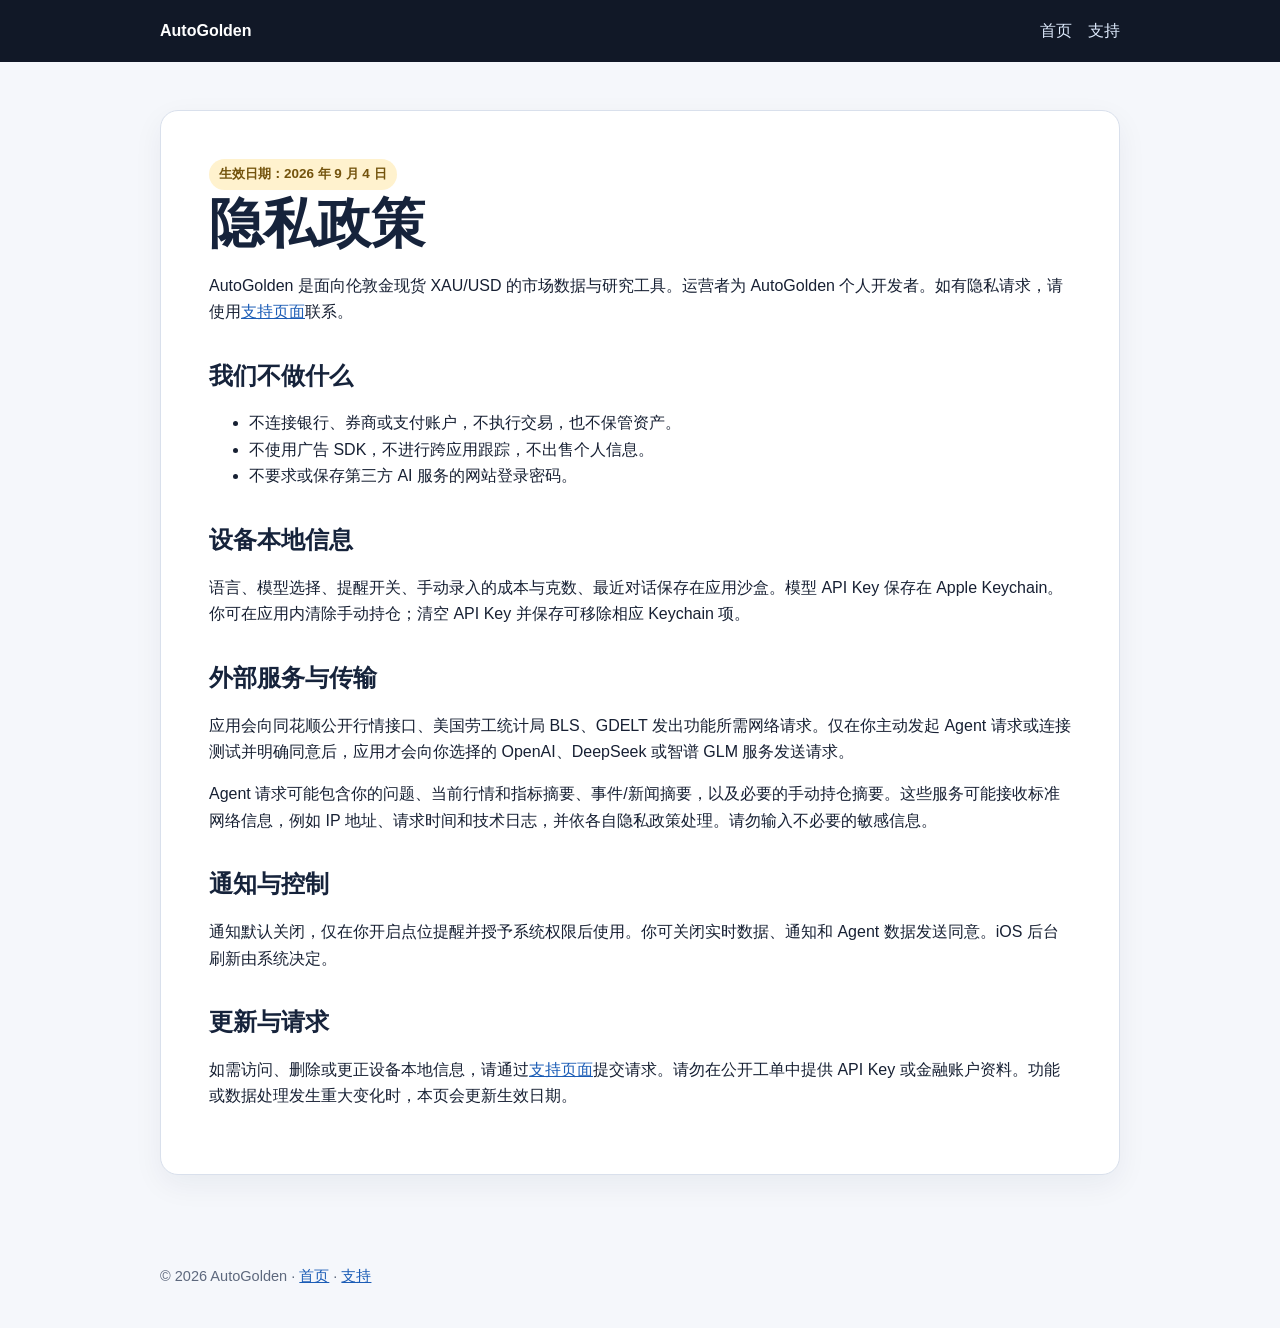
==== privacy.html @ f44ec57a "docs: publish iOS release center" ====
<!doctype html><html lang="zh-CN"><head><meta charset="utf-8"><meta name="viewport" content="width=device-width,initial-scale=1"><title>隐私政策 · AutoGolden</title><link rel="stylesheet" href="styles.css"></head><body><header><div class="shell nav"><a class="brand" href="./">AutoGolden</a><nav><a href="./">首页</a><a href="support.html">支持</a></nav></div></header><main class="shell"><article><span class="badge">生效日期：2026 年 9 月 4 日</span><h1>隐私政策</h1><p>AutoGolden 是面向伦敦金现货 XAU/USD 的市场数据与研究工具。运营者为 AutoGolden 个人开发者。如有隐私请求，请使用<a href="support.html">支持页面</a>联系。</p><h2>我们不做什么</h2><ul><li>不连接银行、券商或支付账户，不执行交易，也不保管资产。</li><li>不使用广告 SDK，不进行跨应用跟踪，不出售个人信息。</li><li>不要求或保存第三方 AI 服务的网站登录密码。</li></ul><h2>设备本地信息</h2><p>语言、模型选择、提醒开关、手动录入的成本与克数、最近对话保存在应用沙盒。模型 API Key 保存在 Apple Keychain。你可在应用内清除手动持仓；清空 API Key 并保存可移除相应 Keychain 项。</p><h2>外部服务与传输</h2><p>应用会向同花顺公开行情接口、美国劳工统计局 BLS、GDELT 发出功能所需网络请求。仅在你主动发起 Agent 请求或连接测试并明确同意后，应用才会向你选择的 OpenAI、DeepSeek 或智谱 GLM 服务发送请求。</p><p>Agent 请求可能包含你的问题、当前行情和指标摘要、事件/新闻摘要，以及必要的手动持仓摘要。这些服务可能接收标准网络信息，例如 IP 地址、请求时间和技术日志，并依各自隐私政策处理。请勿输入不必要的敏感信息。</p><h2>通知与控制</h2><p>通知默认关闭，仅在你开启点位提醒并授予系统权限后使用。你可关闭实时数据、通知和 Agent 数据发送同意。iOS 后台刷新由系统决定。</p><h2>更新与请求</h2><p>如需访问、删除或更正设备本地信息，请通过<a href="support.html">支持页面</a>提交请求。请勿在公开工单中提供 API Key 或金融账户资料。功能或数据处理发生重大变化时，本页会更新生效日期。</p></article></main><footer class="shell">© 2026 AutoGolden · <a href="./">首页</a> · <a href="support.html">支持</a></footer></body></html>
---- styles.css ----
:root{color-scheme:light dark;--ink:#172033;--muted:#5d687d;--paper:#fff;--surface:#f5f7fb;--line:#d9e0ec;--gold:#b88217;--gold-light:#fff2ce;--blue:#1c5db6}*{box-sizing:border-box}body{margin:0;color:var(--ink);background:var(--surface);font-family:-apple-system,BlinkMacSystemFont,"Segoe UI","PingFang SC",Arial,sans-serif;line-height:1.65}a{color:var(--blue)}.shell{width:min(960px,calc(100% - 32px));margin:0 auto}header{background:#111827;color:#fff;padding:18px 0}.nav{display:flex;align-items:center;justify-content:space-between;gap:20px}.brand{color:#fff;font-weight:750;text-decoration:none}nav{display:flex;gap:16px;flex-wrap:wrap}nav a{color:#dce8fb;text-decoration:none}main{padding:48px 0 64px}.hero,article{background:var(--paper);border:1px solid var(--line);border-radius:18px;box-shadow:0 10px 30px rgba(18,35,67,.06)}.hero{padding:clamp(28px,6vw,60px);background:linear-gradient(135deg,#fff 0%,#fff8e9 100%)}article{padding:clamp(24px,5vw,48px)}h1,h2{line-height:1.25;color:#16233b}h1{font-size:clamp(2rem,5vw,3.35rem);margin:0 0 14px}h2{margin-top:2.2rem}.lead{font-size:1.17rem;color:#39465d;max-width:700px}.badge{display:inline-block;padding:4px 10px;border-radius:999px;background:var(--gold-light);color:#73530c;font-size:.84rem;font-weight:700}.notice{padding:15px 17px;border-left:4px solid var(--gold);background:#fff8e9;border-radius:8px}.grid{display:grid;grid-template-columns:repeat(auto-fit,minmax(240px,1fr));gap:16px;margin-top:28px}.card{background:var(--paper);border:1px solid var(--line);border-radius:14px;padding:20px}.card h2{margin:0 0 8px;font-size:1.18rem}footer{padding:25px 0 40px;color:var(--muted);font-size:.91rem}@media(prefers-color-scheme:dark){:root{--ink:#e7ecf5;--muted:#b1bdcf;--paper:#182235;--surface:#0d1422;--line:#30415d;--blue:#9bc5ff;--gold-light:#4b3a11}header{background:#080d16}.hero{background:linear-gradient(135deg,#182235 0%,#292310 100%)}h1,h2{color:#f1f5fb}.lead{color:#c8d2e2}.notice{background:#342b14}}
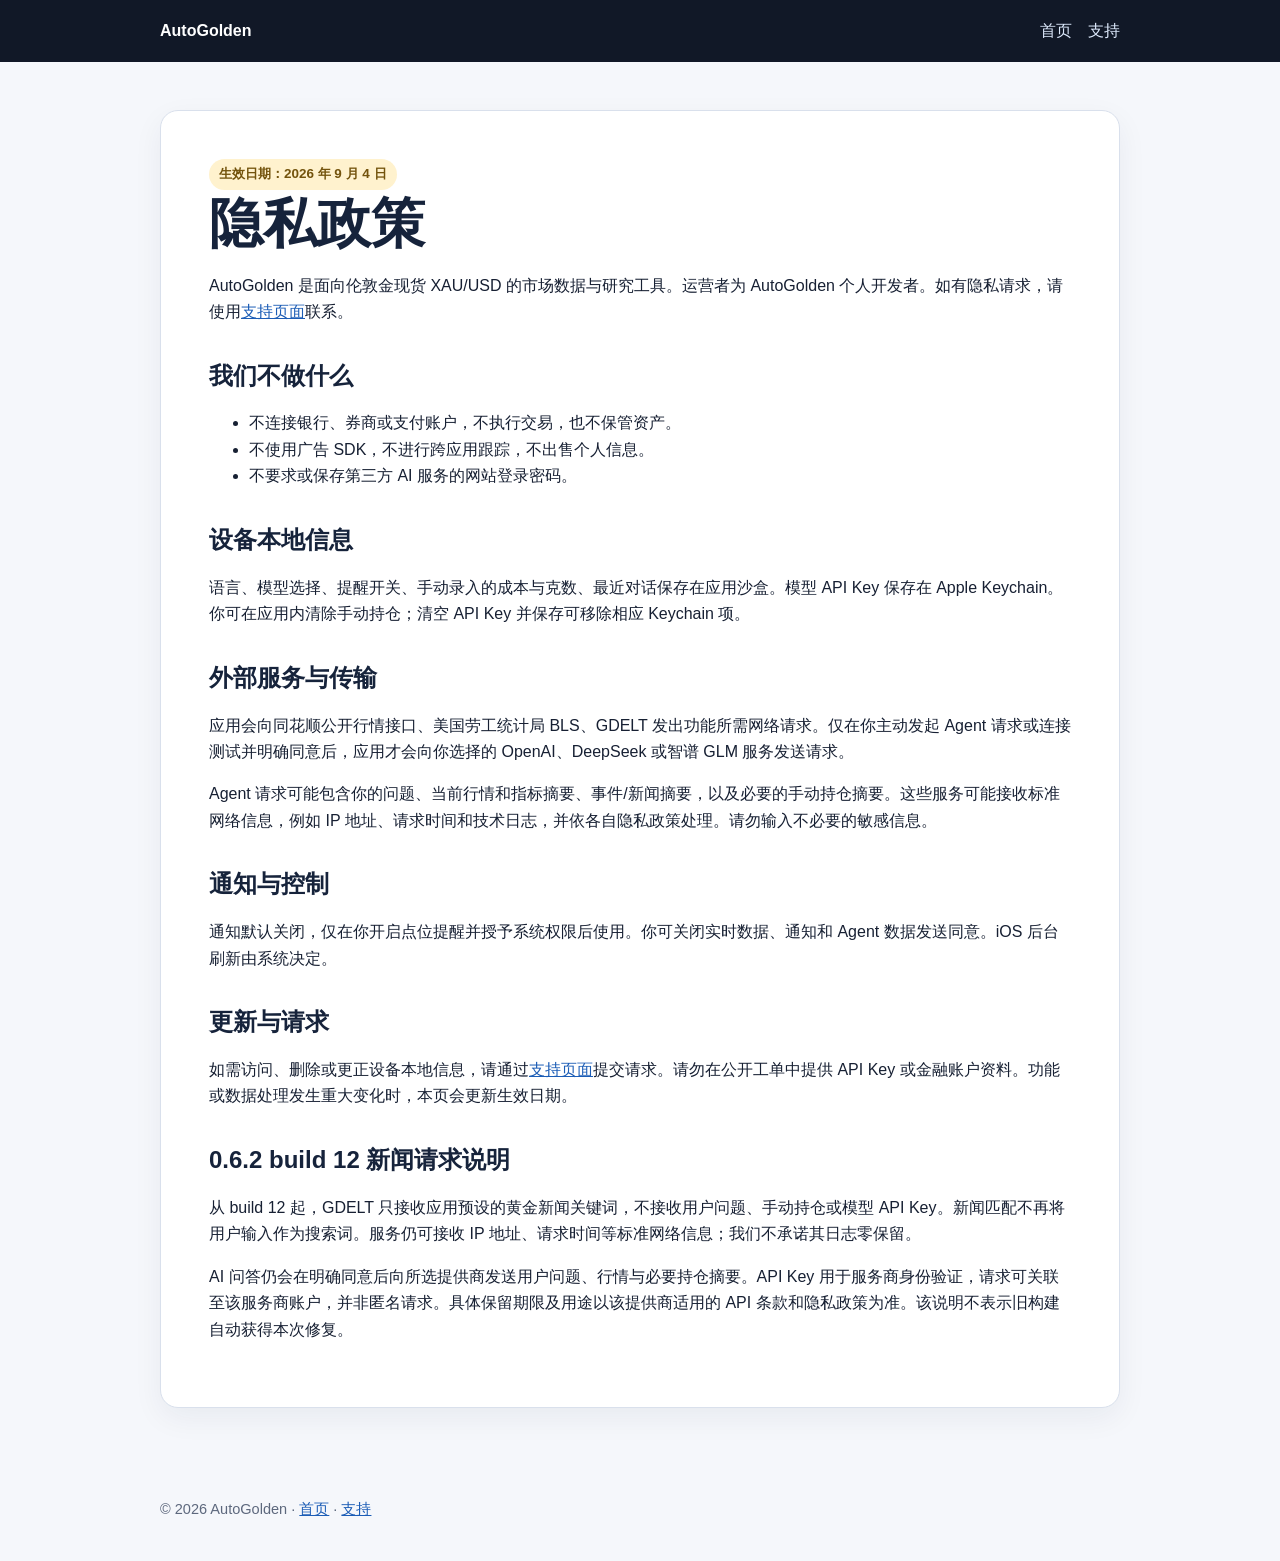
==== commit d5ef5142: "Publish build 12 package and privacy data-flow clarification" ====
--- a/privacy.html
+++ b/privacy.html
@@ -1 +1 @@
-<!doctype html><html lang="zh-CN"><head><meta charset="utf-8"><meta name="viewport" content="width=device-width,initial-scale=1"><title>隐私政策 · AutoGolden</title><link rel="stylesheet" href="styles.css"></head><body><header><div class="shell nav"><a class="brand" href="./">AutoGolden</a><nav><a href="./">首页</a><a href="support.html">支持</a></nav></div></header><main class="shell"><article><span class="badge">生效日期：2026 年 9 月 4 日</span><h1>隐私政策</h1><p>AutoGolden 是面向伦敦金现货 XAU/USD 的市场数据与研究工具。运营者为 AutoGolden 个人开发者。如有隐私请求，请使用<a href="support.html">支持页面</a>联系。</p><h2>我们不做什么</h2><ul><li>不连接银行、券商或支付账户，不执行交易，也不保管资产。</li><li>不使用广告 SDK，不进行跨应用跟踪，不出售个人信息。</li><li>不要求或保存第三方 AI 服务的网站登录密码。</li></ul><h2>设备本地信息</h2><p>语言、模型选择、提醒开关、手动录入的成本与克数、最近对话保存在应用沙盒。模型 API Key 保存在 Apple Keychain。你可在应用内清除手动持仓；清空 API Key 并保存可移除相应 Keychain 项。</p><h2>外部服务与传输</h2><p>应用会向同花顺公开行情接口、美国劳工统计局 BLS、GDELT 发出功能所需网络请求。仅在你主动发起 Agent 请求或连接测试并明确同意后，应用才会向你选择的 OpenAI、DeepSeek 或智谱 GLM 服务发送请求。</p><p>Agent 请求可能包含你的问题、当前行情和指标摘要、事件/新闻摘要，以及必要的手动持仓摘要。这些服务可能接收标准网络信息，例如 IP 地址、请求时间和技术日志，并依各自隐私政策处理。请勿输入不必要的敏感信息。</p><h2>通知与控制</h2><p>通知默认关闭，仅在你开启点位提醒并授予系统权限后使用。你可关闭实时数据、通知和 Agent 数据发送同意。iOS 后台刷新由系统决定。</p><h2>更新与请求</h2><p>如需访问、删除或更正设备本地信息，请通过<a href="support.html">支持页面</a>提交请求。请勿在公开工单中提供 API Key 或金融账户资料。功能或数据处理发生重大变化时，本页会更新生效日期。</p></article></main><footer class="shell">© 2026 AutoGolden · <a href="./">首页</a> · <a href="support.html">支持</a></footer></body></html>
+<!doctype html><html lang="zh-CN"><head><meta charset="utf-8"><meta name="viewport" content="width=device-width,initial-scale=1"><title>隐私政策 · AutoGolden</title><link rel="stylesheet" href="styles.css"></head><body><header><div class="shell nav"><a class="brand" href="./">AutoGolden</a><nav><a href="./">首页</a><a href="support.html">支持</a></nav></div></header><main class="shell"><article><span class="badge">生效日期：2026 年 9 月 4 日</span><h1>隐私政策</h1><p>AutoGolden 是面向伦敦金现货 XAU/USD 的市场数据与研究工具。运营者为 AutoGolden 个人开发者。如有隐私请求，请使用<a href="support.html">支持页面</a>联系。</p><h2>我们不做什么</h2><ul><li>不连接银行、券商或支付账户，不执行交易，也不保管资产。</li><li>不使用广告 SDK，不进行跨应用跟踪，不出售个人信息。</li><li>不要求或保存第三方 AI 服务的网站登录密码。</li></ul><h2>设备本地信息</h2><p>语言、模型选择、提醒开关、手动录入的成本与克数、最近对话保存在应用沙盒。模型 API Key 保存在 Apple Keychain。你可在应用内清除手动持仓；清空 API Key 并保存可移除相应 Keychain 项。</p><h2>外部服务与传输</h2><p>应用会向同花顺公开行情接口、美国劳工统计局 BLS、GDELT 发出功能所需网络请求。仅在你主动发起 Agent 请求或连接测试并明确同意后，应用才会向你选择的 OpenAI、DeepSeek 或智谱 GLM 服务发送请求。</p><p>Agent 请求可能包含你的问题、当前行情和指标摘要、事件/新闻摘要，以及必要的手动持仓摘要。这些服务可能接收标准网络信息，例如 IP 地址、请求时间和技术日志，并依各自隐私政策处理。请勿输入不必要的敏感信息。</p><h2>通知与控制</h2><p>通知默认关闭，仅在你开启点位提醒并授予系统权限后使用。你可关闭实时数据、通知和 Agent 数据发送同意。iOS 后台刷新由系统决定。</p><h2>更新与请求</h2><p>如需访问、删除或更正设备本地信息，请通过<a href="support.html">支持页面</a>提交请求。请勿在公开工单中提供 API Key 或金融账户资料。功能或数据处理发生重大变化时，本页会更新生效日期。</p><h2>0.6.2 build 12 新闻请求说明</h2><p>从 build 12 起，GDELT 只接收应用预设的黄金新闻关键词，不接收用户问题、手动持仓或模型 API Key。新闻匹配不再将用户输入作为搜索词。服务仍可接收 IP 地址、请求时间等标准网络信息；我们不承诺其日志零保留。</p><p>AI 问答仍会在明确同意后向所选提供商发送用户问题、行情与必要持仓摘要。API Key 用于服务商身份验证，请求可关联至该服务商账户，并非匿名请求。具体保留期限及用途以该提供商适用的 API 条款和隐私政策为准。该说明不表示旧构建自动获得本次修复。</p></article></main><footer class="shell">© 2026 AutoGolden · <a href="./">首页</a> · <a href="support.html">支持</a></footer></body></html>
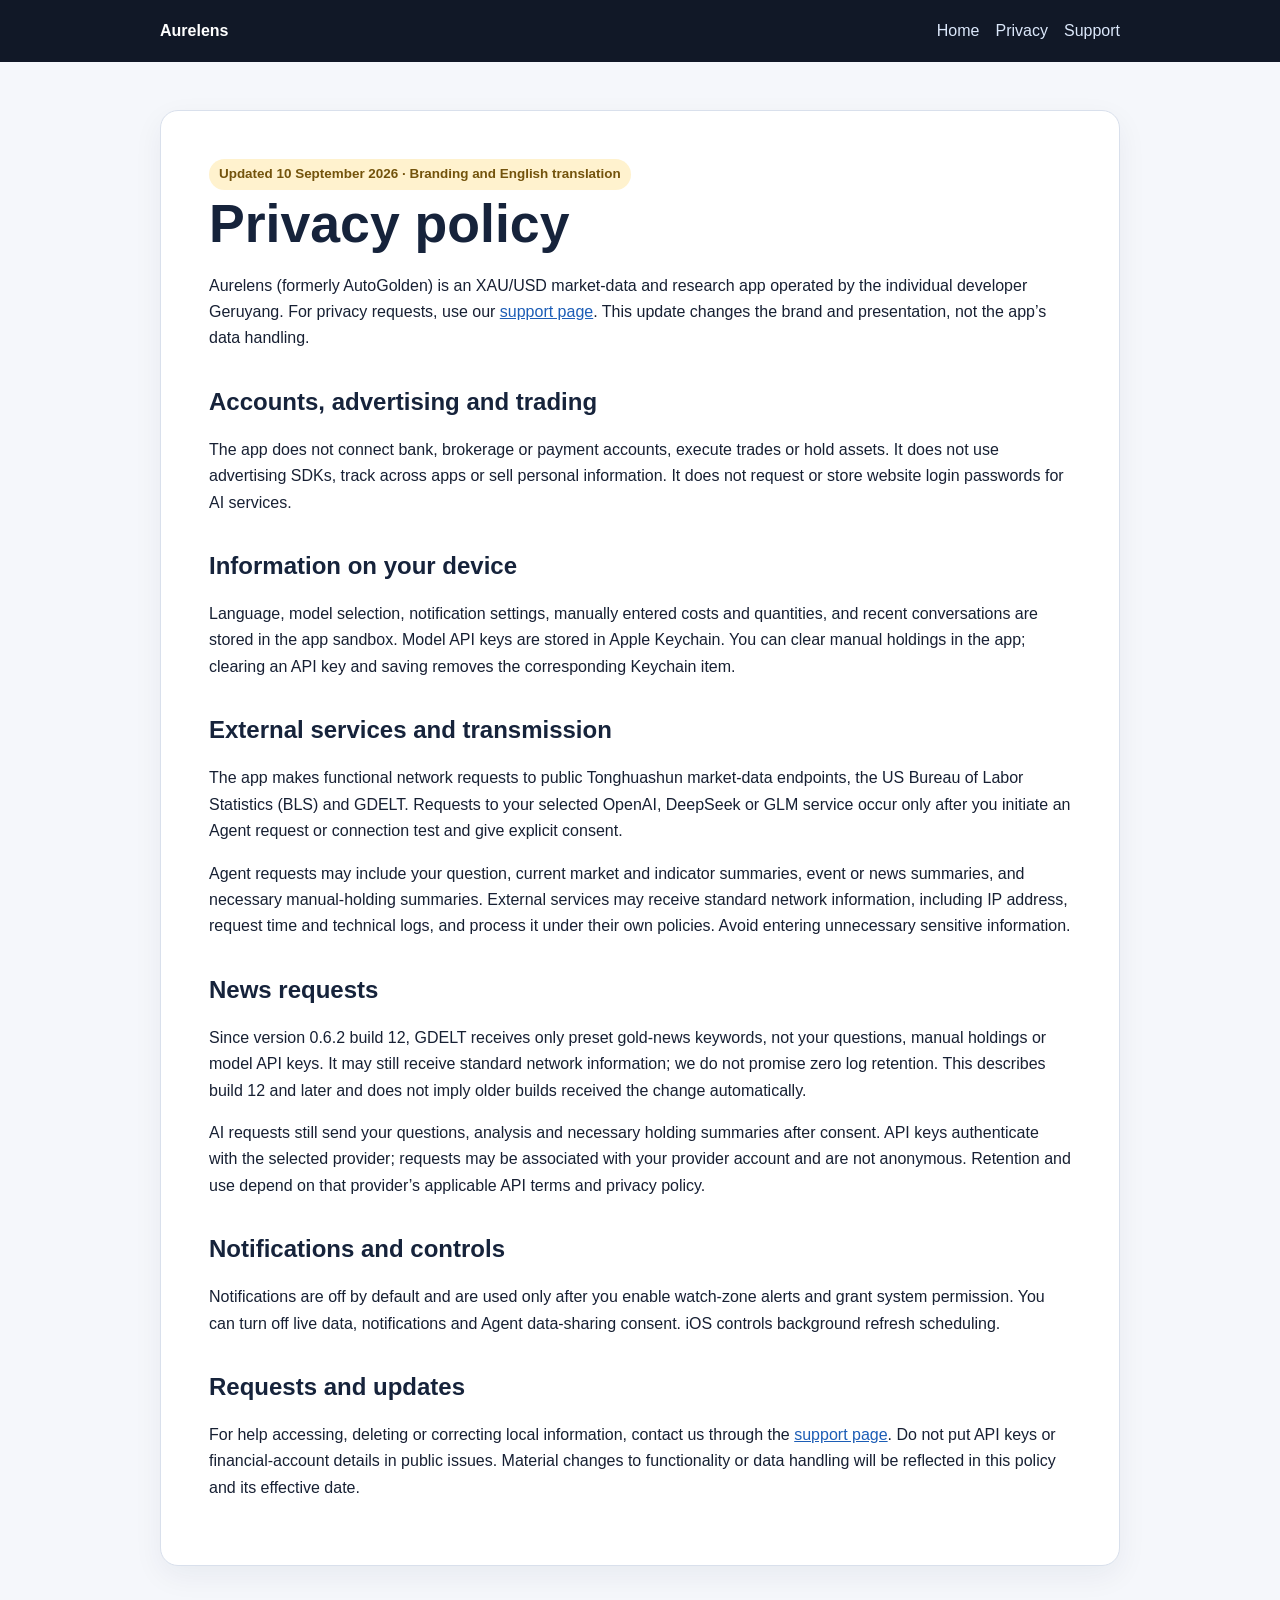
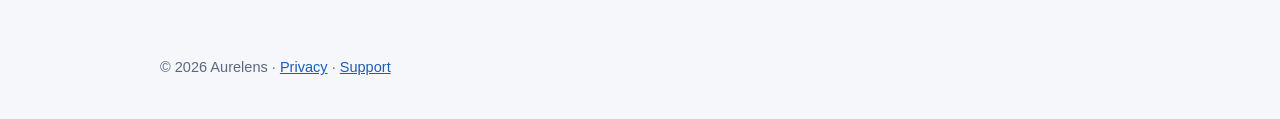
==== commit 74ed2aab: "Publish Aurelens build 18 artifacts and European store branding" ====
--- a/privacy.html
+++ b/privacy.html
@@ -1 +1,3 @@
-<!doctype html><html lang="zh-CN"><head><meta charset="utf-8"><meta name="viewport" content="width=device-width,initial-scale=1"><title>隐私政策 · AutoGolden</title><link rel="stylesheet" href="styles.css"></head><body><header><div class="shell nav"><a class="brand" href="./">AutoGolden</a><nav><a href="./">首页</a><a href="support.html">支持</a></nav></div></header><main class="shell"><article><span class="badge">生效日期：2026 年 9 月 4 日</span><h1>隐私政策</h1><p>AutoGolden 是面向伦敦金现货 XAU/USD 的市场数据与研究工具。运营者为 AutoGolden 个人开发者。如有隐私请求，请使用<a href="support.html">支持页面</a>联系。</p><h2>我们不做什么</h2><ul><li>不连接银行、券商或支付账户，不执行交易，也不保管资产。</li><li>不使用广告 SDK，不进行跨应用跟踪，不出售个人信息。</li><li>不要求或保存第三方 AI 服务的网站登录密码。</li></ul><h2>设备本地信息</h2><p>语言、模型选择、提醒开关、手动录入的成本与克数、最近对话保存在应用沙盒。模型 API Key 保存在 Apple Keychain。你可在应用内清除手动持仓；清空 API Key 并保存可移除相应 Keychain 项。</p><h2>外部服务与传输</h2><p>应用会向同花顺公开行情接口、美国劳工统计局 BLS、GDELT 发出功能所需网络请求。仅在你主动发起 Agent 请求或连接测试并明确同意后，应用才会向你选择的 OpenAI、DeepSeek 或智谱 GLM 服务发送请求。</p><p>Agent 请求可能包含你的问题、当前行情和指标摘要、事件/新闻摘要，以及必要的手动持仓摘要。这些服务可能接收标准网络信息，例如 IP 地址、请求时间和技术日志，并依各自隐私政策处理。请勿输入不必要的敏感信息。</p><h2>通知与控制</h2><p>通知默认关闭，仅在你开启点位提醒并授予系统权限后使用。你可关闭实时数据、通知和 Agent 数据发送同意。iOS 后台刷新由系统决定。</p><h2>更新与请求</h2><p>如需访问、删除或更正设备本地信息，请通过<a href="support.html">支持页面</a>提交请求。请勿在公开工单中提供 API Key 或金融账户资料。功能或数据处理发生重大变化时，本页会更新生效日期。</p><h2>0.6.2 build 12 新闻请求说明</h2><p>从 build 12 起，GDELT 只接收应用预设的黄金新闻关键词，不接收用户问题、手动持仓或模型 API Key。新闻匹配不再将用户输入作为搜索词。服务仍可接收 IP 地址、请求时间等标准网络信息；我们不承诺其日志零保留。</p><p>AI 问答仍会在明确同意后向所选提供商发送用户问题、行情与必要持仓摘要。API Key 用于服务商身份验证，请求可关联至该服务商账户，并非匿名请求。具体保留期限及用途以该提供商适用的 API 条款和隐私政策为准。该说明不表示旧构建自动获得本次修复。</p></article></main><footer class="shell">© 2026 AutoGolden · <a href="./">首页</a> · <a href="support.html">支持</a></footer></body></html>
+<!doctype html>
+<html lang="en"><head><meta charset="utf-8"><meta name="viewport" content="width=device-width,initial-scale=1"><meta name="description" content="How Aurelens handles local data and external service requests."><title>Privacy policy · Aurelens</title><link rel="icon" type="image/png" href="AppStore-Media/0.6.3-build18/AppIcon-1024.png"><link rel="stylesheet" href="styles.css"></head>
+<body><header><div class="shell nav"><a class="brand" href="./">Aurelens</a><nav><a href="./">Home</a><a href="privacy.html">Privacy</a><a href="support.html">Support</a></nav></div></header><main class="shell"><article><span class="badge">Updated 10 September 2026 · Branding and English translation</span><h1>Privacy policy</h1><p>Aurelens (formerly AutoGolden) is an XAU/USD market-data and research app operated by the individual developer Geruyang. For privacy requests, use our <a href="support.html">support page</a>. This update changes the brand and presentation, not the app’s data handling.</p><h2>Accounts, advertising and trading</h2><p>The app does not connect bank, brokerage or payment accounts, execute trades or hold assets. It does not use advertising SDKs, track across apps or sell personal information. It does not request or store website login passwords for AI services.</p><h2>Information on your device</h2><p>Language, model selection, notification settings, manually entered costs and quantities, and recent conversations are stored in the app sandbox. Model API keys are stored in Apple Keychain. You can clear manual holdings in the app; clearing an API key and saving removes the corresponding Keychain item.</p><h2>External services and transmission</h2><p>The app makes functional network requests to public Tonghuashun market-data endpoints, the US Bureau of Labor Statistics (BLS) and GDELT. Requests to your selected OpenAI, DeepSeek or GLM service occur only after you initiate an Agent request or connection test and give explicit consent.</p><p>Agent requests may include your question, current market and indicator summaries, event or news summaries, and necessary manual-holding summaries. External services may receive standard network information, including IP address, request time and technical logs, and process it under their own policies. Avoid entering unnecessary sensitive information.</p><h2>News requests</h2><p>Since version 0.6.2 build 12, GDELT receives only preset gold-news keywords, not your questions, manual holdings or model API keys. It may still receive standard network information; we do not promise zero log retention. This describes build 12 and later and does not imply older builds received the change automatically.</p><p>AI requests still send your questions, analysis and necessary holding summaries after consent. API keys authenticate with the selected provider; requests may be associated with your provider account and are not anonymous. Retention and use depend on that provider’s applicable API terms and privacy policy.</p><h2>Notifications and controls</h2><p>Notifications are off by default and are used only after you enable watch-zone alerts and grant system permission. You can turn off live data, notifications and Agent data-sharing consent. iOS controls background refresh scheduling.</p><h2>Requests and updates</h2><p>For help accessing, deleting or correcting local information, contact us through the <a href="support.html">support page</a>. Do not put API keys or financial-account details in public issues. Material changes to functionality or data handling will be reflected in this policy and its effective date.</p></article></main><footer class="shell">© 2026 Aurelens · <a href="privacy.html">Privacy</a> · <a href="support.html">Support</a></footer></body></html>
